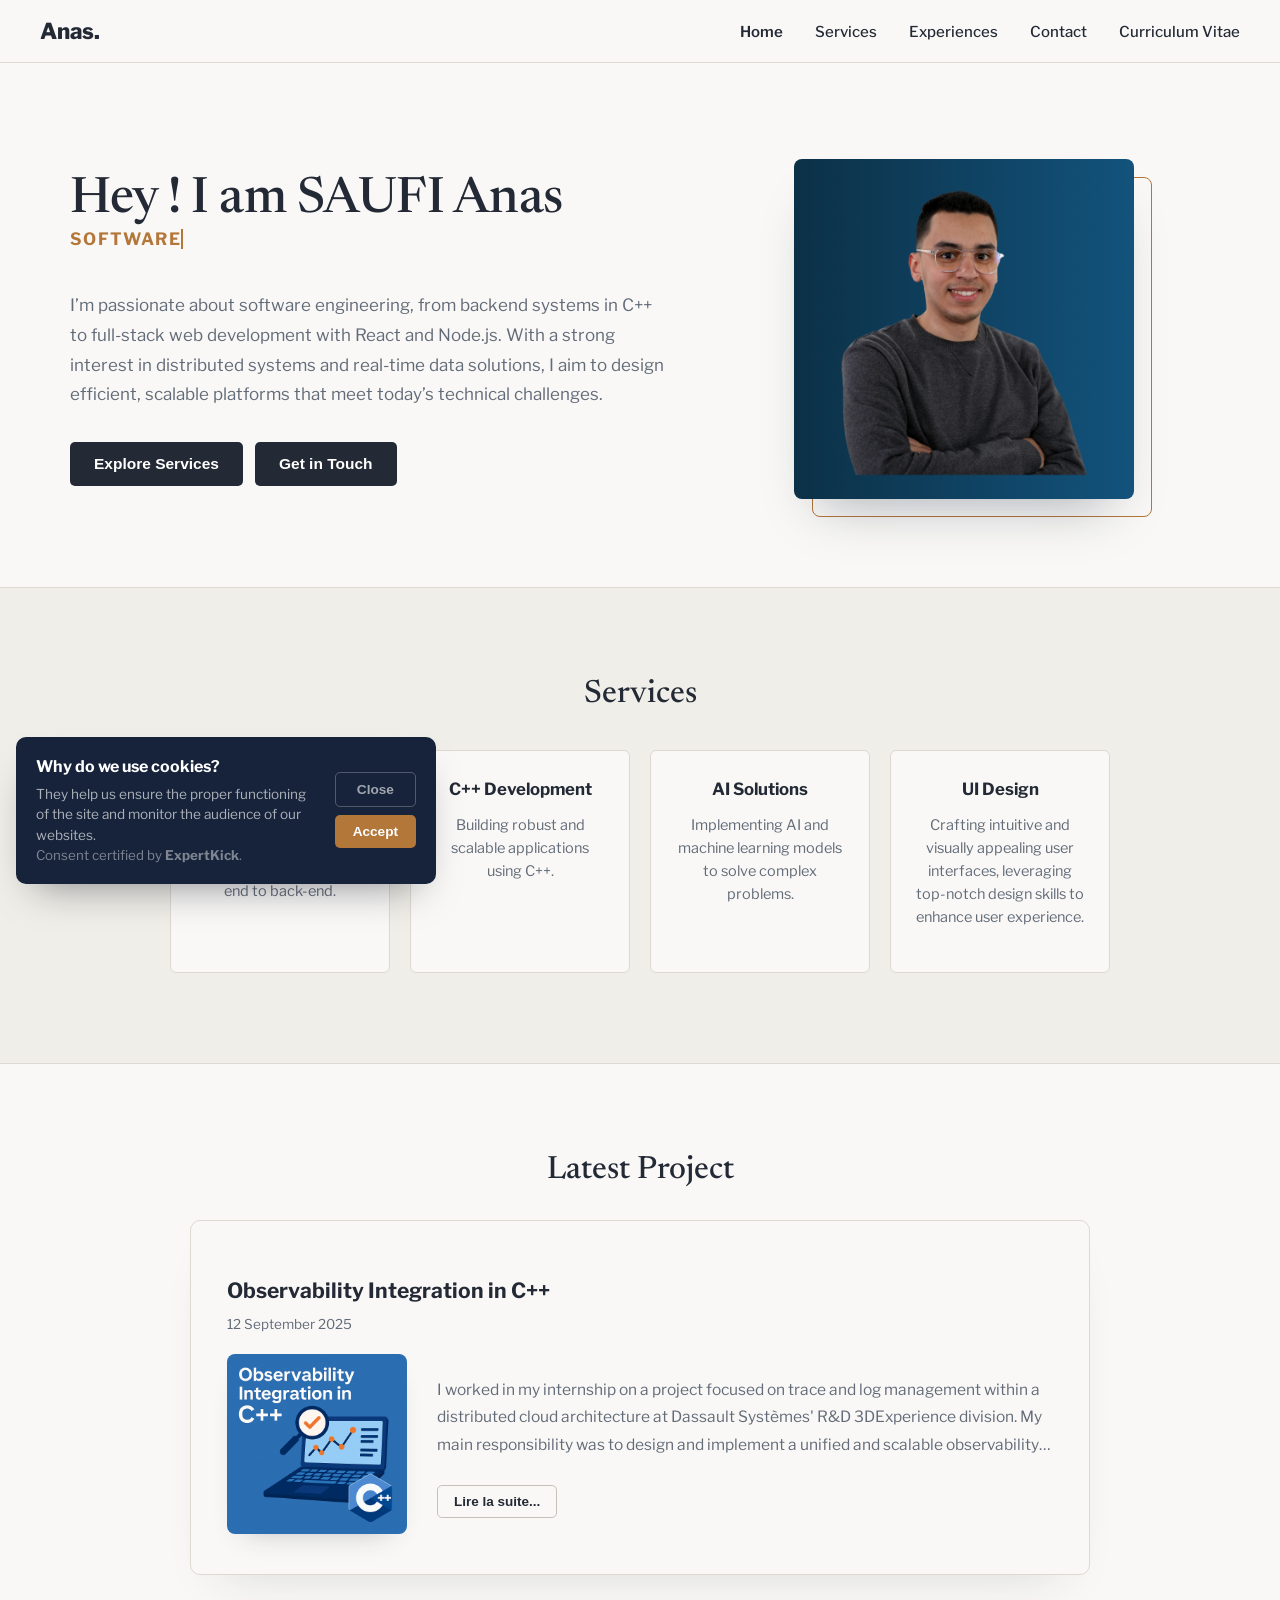
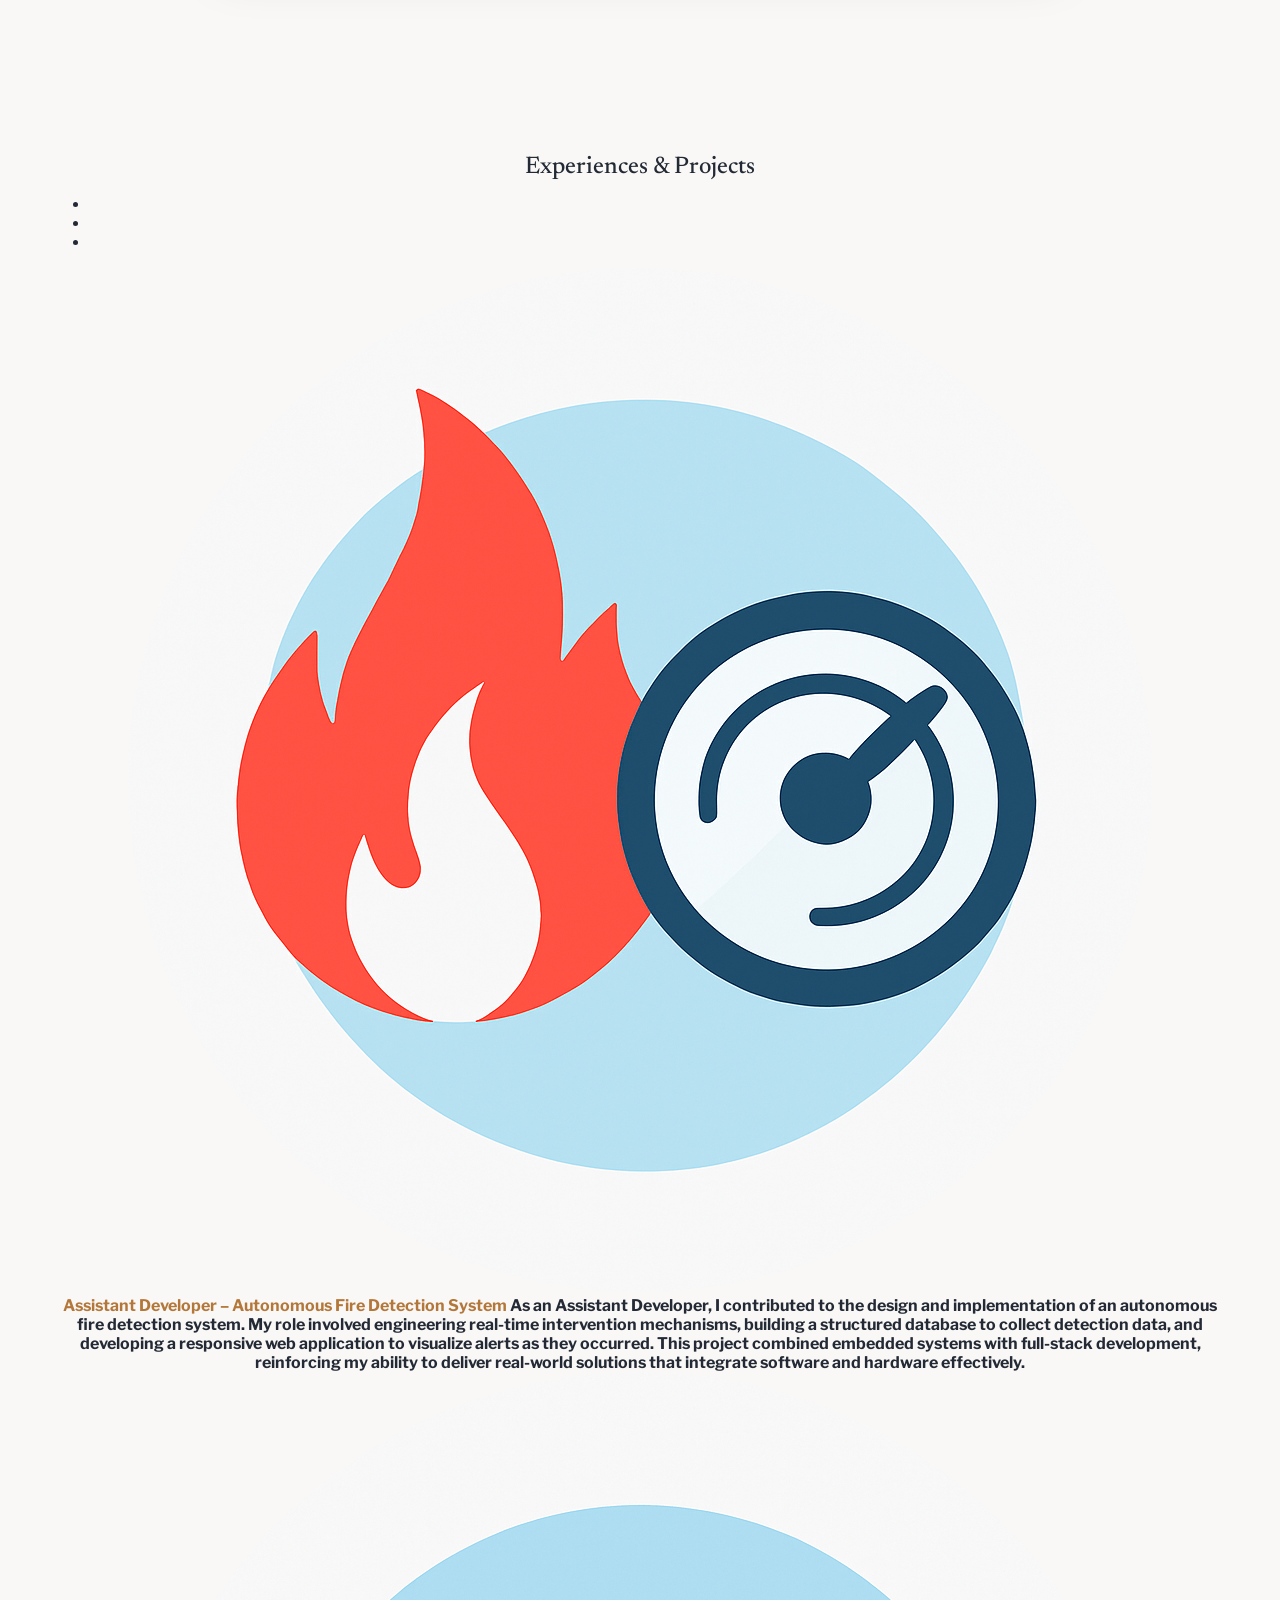
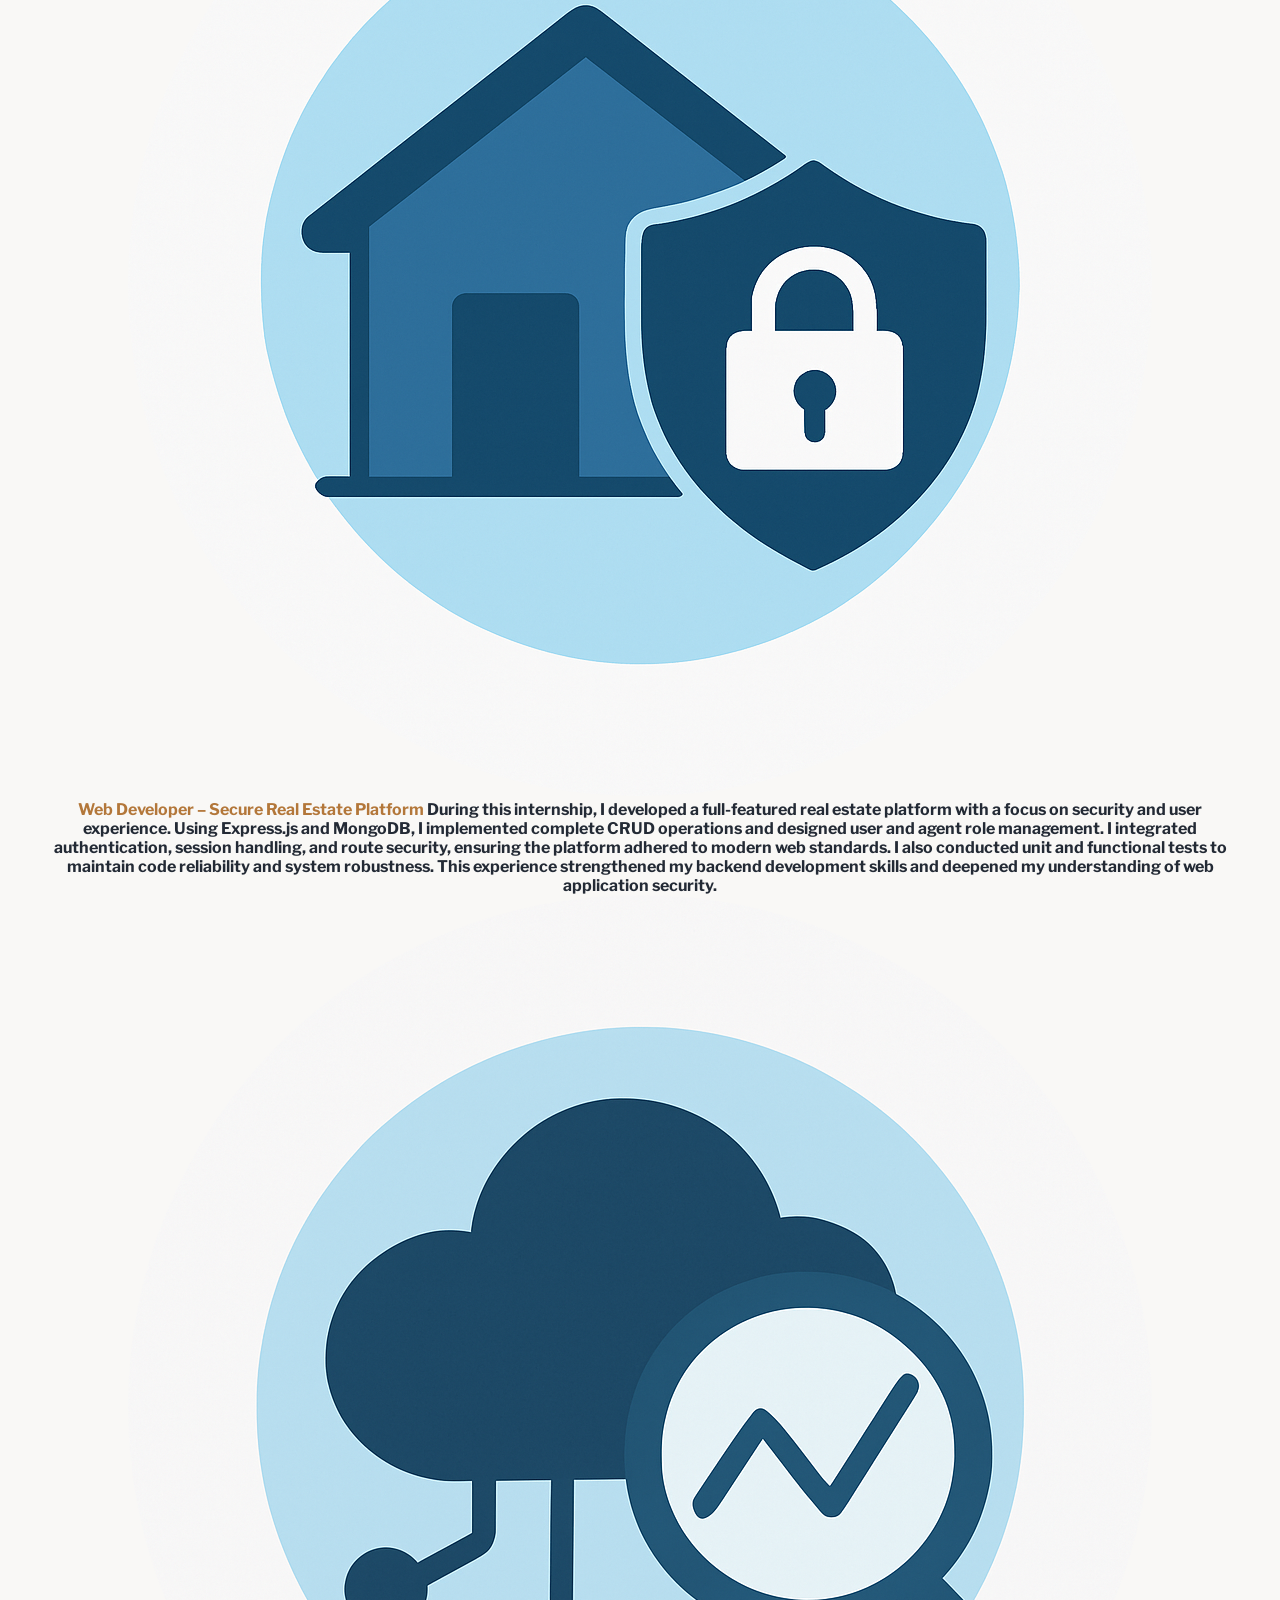
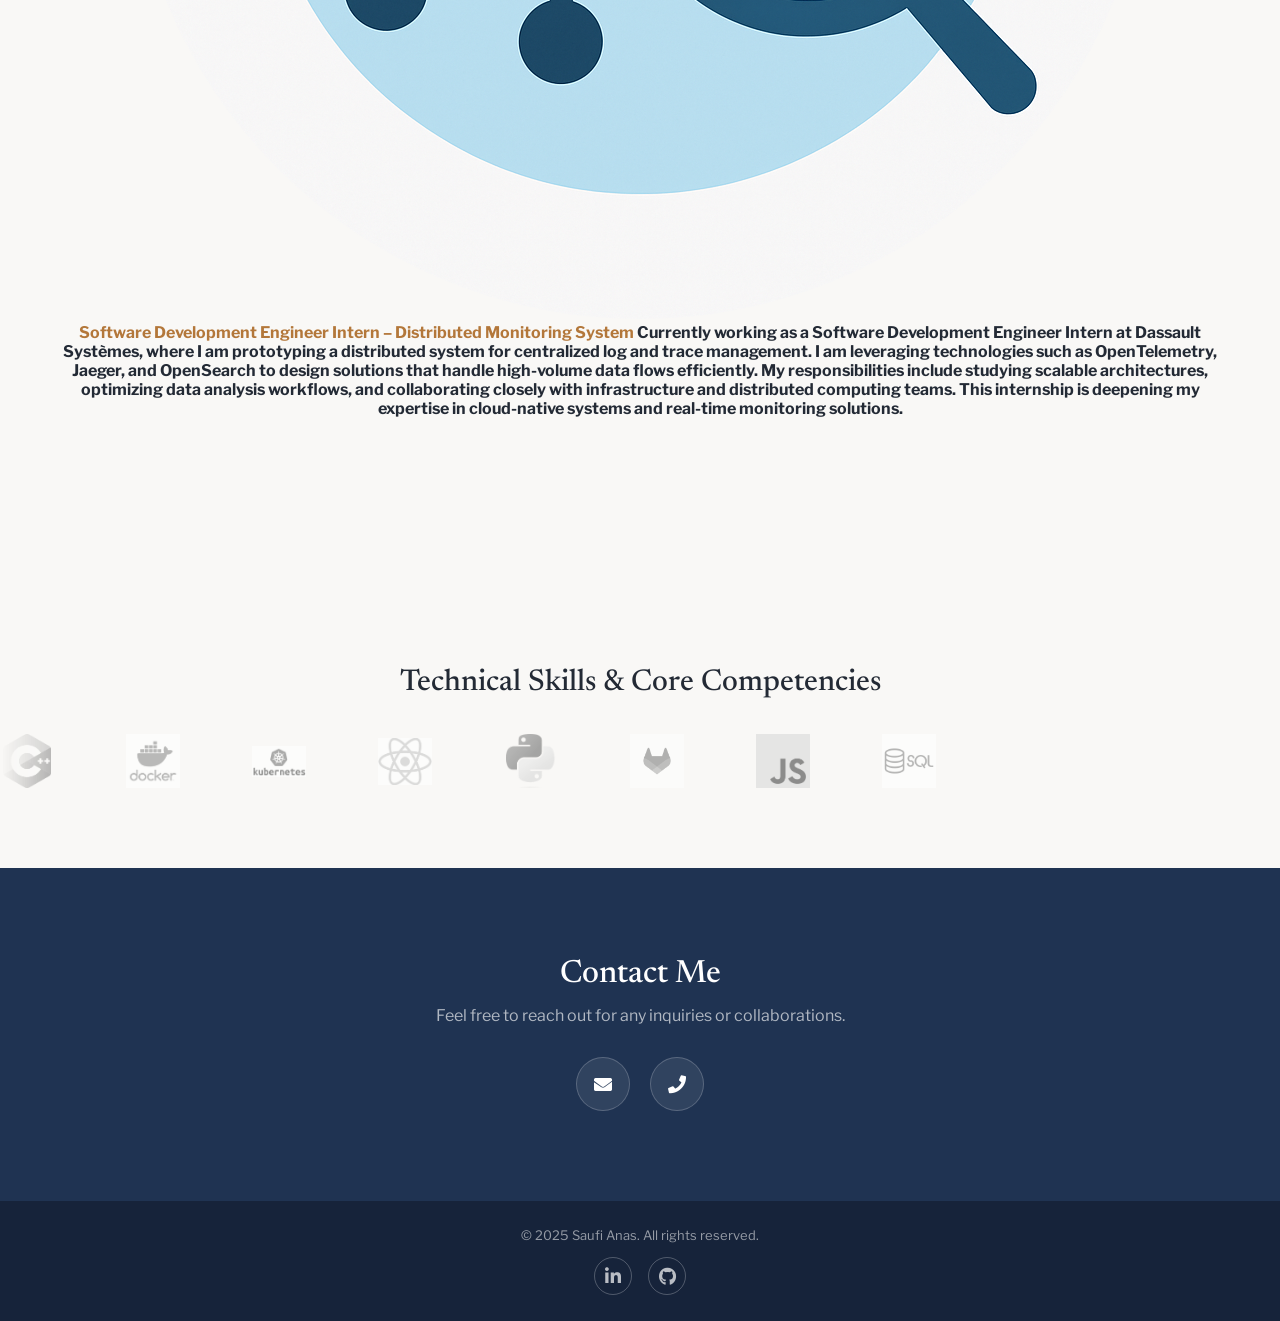
==== index.legacy-backup.html @ 32c760a2 "mise à jour portfolio" ====
<!DOCTYPE html>
<html lang="en">
<head>
    <meta charset="UTF-8">
    <meta name="viewport" content="width=device-width, initial-scale=1.0">
    <meta name="description" content="Anas SAUFI - Software engineer">
    <title>Anas Saufi - Better Hire Anas !</title>
    <link rel="stylesheet" href="https://cdnjs.cloudflare.com/ajax/libs/font-awesome/5.15.4/css/all.min.css">
    <link href="https://fonts.googleapis.com/css2?family=Newsreader:ital,wght@0,400;0,500;0,600;1,400;1,500&family=Libre+Franklin:wght@400;500;600;700;800&display=swap" rel="stylesheet">
       <link rel="icon" href="Image/logo.png" type="image/png">


    
    <link rel="stylesheet" href="style.css">
</head>
<body>


    <header>
        <div class="logo">Anas.</div>
        <div class="menu-icon" onclick="toggleMenu()"><i class="fas fa-bars"></i></div>
        <nav>
            <ul>
                <li><a href="#home">Home</a></li>
                <li><a href="#services">Services</a></li>
                <li><a href="#projects">Experiences</a></li>
                <li><a href="#contact">Contact</a></li>
                <li class="dropdown">
                     <a style="cursor: pointer;">Curriculum Vitae</a>
                        <ul class="dropdown-menu">
                         <li><a href="#" onclick="navigateToCV('fr')">French</a></li>
                        <li><a href="#" onclick="navigateToCV('en')">English</a></li>
                </ul>
                 
                </li>
            </ul>
        </nav>
    </header>
    <div class="cookie-banner" id="cookieBanner">
    <div class="cookie-banner-content">
        <h4>Why do we use cookies?</h4>
        <p>They help us ensure the proper functioning of the site and monitor the audience of our websites.</p>
        <small>Consent certified by <strong>ExpertKick</strong>.</small>
    </div>
    <div class="cookie-banner-buttons">
        <button class="btn-close" onclick="closeBanner()">Close</button>
        <button class="btn-accept" onclick="acceptCookies()">Accept</button>
    </div>
</div>
    <section id="home" class="hero">
        <div class="content">
            <h1>Hey ! I am SAUFI Anas</h1>
            <div class="write">
            <h2 class="writing-effect"></h2>
                </div>
            <p>I’m passionate about software engineering, from backend systems in C++ to full-stack web development with React and Node.js. With a strong interest in distributed systems and real-time data solutions, I aim to design efficient, scalable platforms that meet today’s technical challenges.</p>
            <div class="buttons">
                <button onclick="window.location.href='#services'">Explore Services</button>
                <button onclick="window.location.href='#contact'">Get in Touch</button>
            </div>
        </div>
        <div class="hero-image">
            <img src="Downloads/portrait.png" alt="Hero Image">
        </div>
    </section>

    <section id="services" class="services">
        <h2>Services</h2>
        <div class="service-container">
            
            <div class="service">
                <h3>Full-Stack Development</h3>
                <p>Building scalable web applications from front-end to back-end.</p>
            </div>
            <div class="service">
                <h3>C++ Development</h3>
                <p>Building robust and scalable applications using C++.</p>
            </div>
            <div class="service">
                <h3>AI Solutions</h3>
                <p>Implementing AI and machine learning models to solve complex problems.</p>
            </div>
            <div class="service">
                <h3>UI Design</h3>
                <p>Crafting intuitive and visually appealing user interfaces, leveraging top-notch design skills to enhance user experience.</p>
            </div>
        </div>
    </section>
    <h2 class="section-title">Latest Project</h2>
<section id="latest-project" class="latest-project">
    
    <div class="project-header">
        <p class="project-name">Observability Integration in C++</p>
        <p class="project-date">12 September 2025</p>
    </div>
    <div class="project-info">
        <div class="project-image">
            <img src="Downloads/latest_project.png" alt="QA Automator Docker Image">
        </div>
        <div class="project-description">
            <p  id="projectText">I worked in my internship on a project focused on trace and log management within a distributed cloud architecture at Dassault Systèmes' R&D 3DExperience division. My main responsibility was to design and implement a unified and scalable observability platform that could be accessed across the company's services. This involved migrating from heterogeneous environments to a standardized solution, leveraging OpenTelemetry and Jaeger for distributed tracing.

Additionally, I integrated OpenSearch Dashboards to enhance the system’s capabilities with advanced indexing, full-text search, and real-time event visualization. A key part of the project was defining a common log and trace schema, which included field enrichment, metadata management, and standardized mappings to ensure consistency across the platform.

I also built a unified workflow that streamlined the collection, processing, storage, and visualization of data, providing an efficient end-to-end observability pipeline. To ensure the platform could scale effectively, I conducted extensive performance and consistency testing to validate the scalability and data integrity.

The technologies I worked with included C++, gRPC, Docker, OpenTelemetry, Jaeger, OpenSearch, and Kibana, which were all integral to the success of the platform’s development and deployment.</p>
  <button id="toggleBtn">Lire la suite...</button>
           
<div class="project-links">
        
    </div>
        </div>
    </div>
</section>


<section id="projects" class="projects">
    <h2>Experiences & Projects</h2>
   <div class="content-width">
<div class="slideshow"  >
    <!-- Slideshow Items -->
    <div class="controls">
      <ul>
        <li class="control" data-index="0"></li>
        <li class="control" data-index="1"></li>
        <li class="control" data-index="2"></li>
         
      </ul>
    </div>
<div class="slideshow-items">
      <div class="item"  id="project1">
        <div class="item-image-container">
          <img class="item-image" src="image/um6p-titre.png" />
        </div>
        <div class="item-description">
          <span class="vertical-part">
            <b class="item-text-header">Assistant Developer – Autonomous Fire Detection System</b>
          </span>
            <span class="vertical-part">
              <b>As an Assistant Developer, I contributed to the design and implementation of an autonomous fire detection system. My role involved engineering real-time intervention mechanisms, building a structured database to collect detection data, and developing a responsive web application to visualize alerts as they occurred. This project combined embedded systems with full-stack development, reinforcing my ability to deliver real-world solutions that integrate software and hardware effectively.</b>
          </span>
        </div>
      </div>
      <div class="item" id="project2" >
        <div class="item-image-container">
          <img class="item-image" src="image/2-titre.png" />
        </div>
        <!-- Staggered Description Elements -->
        <div class="item-description">
          <span class="vertical-part">
            <b class="item-text-header" > Web Developer – Secure Real Estate Platform</b>
          </span>
            <span class="vertical-part">
                <b>During this internship, I developed a full-featured real estate platform with a focus on security and user experience. Using Express.js and MongoDB, I implemented complete CRUD operations and designed user and agent role management. I integrated authentication, session handling, and route security, ensuring the platform adhered to modern web standards. I also conducted unit and functional tests to maintain code reliability and system robustness. This experience strengthened my backend development skills and deepened my understanding of web application security.</b>
            </span>
        </div>
      </div>
      <div class="item" id="project3" >
        <div class="item-image-container">
          <img class="item-image" src="image/ds-titre.png" />
        </div>

        <!-- Staggered Description Elements -->
        <div class="item-description">
          <span class="vertical-part">
            <b class="item-text-header">Software Development Engineer Intern – Distributed Monitoring System</b>
          </span>
          <span class="vertical-part">
            <b>Currently working as a Software Development Engineer Intern at Dassault Systèmes, where I am prototyping a distributed system for centralized log and trace management. I am leveraging technologies such as OpenTelemetry, Jaeger, and OpenSearch to design solutions that handle high-volume data flows efficiently. My responsibilities include studying scalable architectures, optimizing data analysis workflows, and collaborating closely with infrastructure and distributed computing teams. This internship is deepening my expertise in cloud-native systems and real-time monitoring solutions.</b>
          </span>
        </div>
      </div>

    
    

  </div>
</div>
</section>

<section id="skills" class="skills-section">
    <h2 class="section-title">Technical Skills & Core Competencies</h2>
    <div class="skills-container">
        <div class="skills-marquee">

            <div class="skill-item">
                <img src="image/c++.png" alt="c">
            </div>
            <div class="skill-item">
                <img src="image/docker.png" alt="Docker">
            </div>
            <div class="skill-item">
                <img src="image/Kube.png" alt="Kubernetes">
            </div>
            <div class="skill-item">
                <img src="image/react.png" alt="Jira">
            </div>
            <div class="skill-item">
                <img src="image/Python.png" alt="Python">
            </div>
            <div class="skill-item">
                <img src="image/gitlab.png" alt="Gitlab">
            </div>
           
            <div class="skill-item">
                <img src="image/js.png" alt="JavaScript">
            </div>
            <div class="skill-item">
                <img src="image/sql.png" alt="SQL">
            </div>
            
            
            
            
            <!-- Add more skill items as needed -->
        </div>
    </div>
</section>



    <section id="contact" class="contact">
        <h2>Contact Me</h2>
        <p>Feel free to reach out for any inquiries or collaborations.</p>
      <div class="buttons1">
    <button onclick="openModal('contactModal')">
        <i class="fas fa-envelope"></i>
    </button>
       <a href="tel:+33753774592">
            <button type="button">
                <i class="fas fa-phone"></i>
            </button>
        </a>
</div>
    </section>

<div id="contactModal" class="modal">
    <div class="modal-content">
        <span class="close" onclick="closeModal('contactModal')">&times;</span>
        <form action="https://formspree.io/f/mzzrdllq" method="POST">
            <div class="input-group">
                <label for="name">Full Name <span class="required">*</span></label>
                <div class="input-icon">
                    <input type="text" id="name" name="name" placeholder="Enter your full name" required>
                    <i class="fas fa-user"></i>
                </div>
            </div>

            <div class="input-group">
                <label for="email">Email <span class="required">*</span></label>
                <div class="input-icon">
                    <input type="email" id="email" name="email" placeholder="Enter your email" required>
                    <i class="fas fa-envelope"></i>
                </div>
            </div>

            <div class="input-group">
                <label for="phone">Phone Number</label>
                <div class="input-icon">
                    <input type="tel" id="phone" name="phone" placeholder="Enter your phone number">
                    <i class="fas fa-phone"></i>
                </div>
            </div>

            <div class="input-group">
                <label for="subject">Subject <span class="required">*</span></label>
                <input type="text" id="subject" name="subject" placeholder="Enter the subject" required>
            </div>

            <div class="input-group">
                <label for="message">Message <span class="required">*</span></label>
                <textarea id="message" name="message" placeholder="Type your message here ..." required></textarea>
            </div>

            <button type="submit">Send Message</button>
        </form>
    </div>
</div>


<!-- Modal Template -->
<div id="itemModal" class="modal">
  <div class="modal-content">
    <span class="close" onclick="closeModal1()">&times;</span>
    <h2 id="modalTitle"></h2>
    <img class="modalimagepro" id="modalImage" src="" alt="Project Image">

    <p id="modalDescription"></p>
      <p class="skills" id="modalSkills"></p>
  </div>
</div>
   <footer>
    <p>&copy; 2025 Saufi Anas. All rights reserved.</p>
    <div class="social-media">
        <a href="https://www.linkedin.com/in/anas-saufi/"><i class="fab fa-linkedin-in"></i></a>
        <a href="https://github.com/asaufi"><i class="fab fa-github"></i></a>
         

    </div>
</footer>

    <button class="scroll-up" onclick="scrollToTop()"><i class="fas fa-chevron-up"></i></button>

    
    <script src="script.js"></script>
</body>
</html>
---- style.css ----
/* ============================================================
   Anas Saufi — Portfolio
   Style refresh: "corporate sobre" — navy / gray / white with a
   restrained bronze accent, editorial serif + grotesk pairing.
   Structure/classes below are unchanged from the previous stylesheet
   so script.js keeps working as-is; only the visual language changed.
   ============================================================ */

:root {
    --ink: #232a35;            /* primary text, near-black navy */
    --muted: #626b78;          /* secondary text, gray */
    --navy: #1f3352;           /* deep navy — contact band */
    --navy-2: #16233a;         /* darkest navy — footer */
    --paper: #f9f8f6;          /* main light background */
    --surface: #f0eee8;        /* alternating section surface */
    --border: #ddd9d1;         /* neutral border */
    --border-strong: #c7c2b8;
    --accent: #b3773a;         /* bronze accent */
    --accent-dark: #8a5c2b;    /* bronze, hover/darker */
    --white: #ffffff;

    /* Back-compat aliases (referenced by a couple of legacy rules) */
    --primary-color: var(--accent);
    --secondary-color: var(--accent-dark);
    --background-color: var(--paper);
    --modal-background-color: var(--white);
    --text-color: var(--ink);
}

* , *::before, *::after { box-sizing: border-box; }

html, body { overflow-x: hidden; }

body {
    margin: 0;
    font-family: 'Libre Franklin', system-ui, sans-serif;
    background-color: var(--paper);
    color: var(--ink);
    scroll-behavior: smooth;
    -webkit-font-smoothing: antialiased;
}

h1, h2, h3 { font-family: 'Newsreader', Georgia, serif; font-weight: 500; margin: 0; }

a { color: inherit; }

#projectText {
  overflow: hidden;
  display: -webkit-box;
  -webkit-line-clamp: 3;
  -webkit-box-orient: vertical;
}
#projectText.expanded { -webkit-line-clamp: unset; }

/* ---------------------------------------------------------------
   Header / nav
   --------------------------------------------------------------- */
header {
    padding: 18px 0;
    display: flex;
    justify-content: space-between;
    align-items: center;
    background-color: rgba(249, 248, 246, 0.92);
    backdrop-filter: blur(10px);
    border-bottom: 1px solid var(--border);
    position: sticky;
    top: 0;
    z-index: 1000;
}

.logo {
    padding-left: 40px;
    font-family: 'Libre Franklin', sans-serif;
    font-size: 22px;
    font-weight: 800;
    letter-spacing: -0.01em;
    color: var(--ink);
}

nav { margin-left: auto; padding-right: 40px; }

nav ul {
    list-style-type: none;
    margin: 0;
    padding: 0;
    display: flex;
    align-items: center;
    gap: 32px;
}

nav ul li a {
    color: var(--ink);
    text-decoration: none;
    font-size: 15px;
    font-weight: 500;
    transition: color 0.25s ease;
}
nav ul li a:hover { color: var(--accent); }
nav ul li:first-child a { color: var(--ink); font-weight: 600; }

.item-text-header { color: var(--accent); }

.menu-icon {
    display: none;
    cursor: pointer;
    font-size: 22px;
    color: var(--ink);
    padding-right: 30px;
}
.menu-icon:hover { color: var(--accent); }

/* Dropdown */
.dropdown { position: relative; display: inline-block; }
.dropdown-menu {
    display: none;
    position: absolute;
    background-color: var(--white);
    border: 1px solid var(--border);
    box-shadow: 0 12px 24px -12px rgba(22, 35, 58, 0.18);
    border-radius: 6px;
    min-width: 150px;
    z-index: 1000;
    padding: 8px 0;
}
.dropdown-menu li { list-style: none; text-align: left; }
.dropdown-menu li a {
    display: block;
    color: var(--ink);
    text-decoration: none;
    padding: 10px 18px;
    font-size: 14.5px;
    transition: background-color 0.2s ease, color 0.2s ease;
}
.dropdown-menu li a:hover { background-color: var(--surface); color: var(--accent); }
.dropdown:hover .dropdown-menu { display: block; }

/* ---------------------------------------------------------------
   Cookie banner
   --------------------------------------------------------------- */
.cookie-banner {
    position: fixed;
    bottom: 16px;
    left: 16px;
    width: 420px;
    max-width: calc(100% - 32px);
    background-color: var(--navy-2);
    color: var(--white);
    box-shadow: 0 20px 40px -20px rgba(15, 20, 32, 0.5);
    border-radius: 10px;
    z-index: 9999;
    padding: 20px;
    display: flex;
    justify-content: space-between;
    align-items: center;
    gap: 16px;
    font-family: 'Libre Franklin', sans-serif;
}
.cookie-banner-content { max-width: 100%; }
.cookie-banner h4 { font-family: 'Libre Franklin', sans-serif; margin: 0 0 8px; font-size: 1rem; font-weight: 700; }
.cookie-banner p { margin: 0; font-size: 0.85rem; color: rgba(255,255,255,0.65); line-height: 1.5; }
.cookie-banner small { color: rgba(255,255,255,0.45); }
.cookie-banner-logo { display: none; }
.cookie-banner-buttons { display: flex; flex-direction: column; gap: 8px; flex-shrink: 0; }
.cookie-banner-buttons button {
    border: none;
    padding: 9px 18px;
    font-size: 0.85rem;
    font-weight: 600;
    cursor: pointer;
    border-radius: 5px;
    transition: opacity 0.2s ease, transform 0.2s ease;
}
.btn-accept { background-color: var(--accent); color: var(--white); }
.btn-close { background-color: transparent; color: rgba(255,255,255,0.6); border: 1px solid rgba(255,255,255,0.25) !important; }
.cookie-banner-buttons button:hover { opacity: 0.85; }

/* ---------------------------------------------------------------
   Hero
   --------------------------------------------------------------- */
.hero {
    display: flex;
    justify-content: space-between;
    align-items: center;
    padding: 96px 70px 88px;
    background-color: var(--paper);
    gap: 48px;
}
.write { height: 40px; align-items: center; }
.content { max-width: 600px; }

.hero h1 { font-size: 50px; line-height: 1.14; letter-spacing: -0.01em; color: var(--ink); }

.hero h2, .writing-effect {
    font-family: 'Libre Franklin', sans-serif;
    font-weight: 700;
    font-size: 17px;
    letter-spacing: 0.08em;
    text-transform: uppercase;
    color: var(--accent);
}
.writing-effect {
    display: inline-block;
    border-right: 2px solid var(--accent);
    white-space: nowrap;
    overflow: hidden;
}

.hero p {
    font-size: 17px;
    color: var(--muted);
    margin: 22px 0 32px;
    line-height: 1.75;
}

.buttons { display: flex; gap: 12px; flex-wrap: wrap; }
.buttons1 { gap: 20px; align-items: center; display: flex; justify-content: center; }

.buttons button {
    background-color: var(--ink);
    color: var(--white);
    font-weight: 600;
    border: none;
    padding: 13px 24px;
    font-size: 15.5px;
    margin-right: 0;
    cursor: pointer;
    border-radius: 5px;
    transition: background-color 0.25s ease, transform 0.25s ease, box-shadow 0.25s ease;
}
.buttons button:hover {
    background-color: var(--accent);
    transform: translateY(-2px);
    box-shadow: 0 14px 28px -16px rgba(179, 119, 58, 0.55);
}

.hero-image {
    max-width: 340px;
    margin: 0 auto;
    display: flex;
    justify-content: center;
    align-items: center;
    position: relative;
}
.hero-image::before {
    content: '';
    position: absolute;
    inset: 18px -18px -18px 18px;
    border: 1.5px solid var(--accent);
    border-radius: 8px;
    z-index: 0;
}
.hero-image img {
    position: relative;
    z-index: 1;
    width: 100%;
    height: auto;
    aspect-ratio: 1 / 1;
    object-fit: cover;
    border-radius: 8px;
    filter: none;
    box-shadow: 0 30px 50px -26px rgba(22, 35, 58, 0.35);
    transition: transform 0.3s ease;
}
.hero-image:hover img { transform: translateY(-3px); }

/* ---------------------------------------------------------------
   Services
   --------------------------------------------------------------- */
.services {
    padding: 90px 50px;
    background-color: var(--surface);
    text-align: center;
    border-top: 1px solid var(--border);
    border-bottom: 1px solid var(--border);
}
.services h2 { font-size: 32px; margin-bottom: 40px; color: var(--ink); }

.service-container {
    display: flex;
    justify-content: center;
    flex-wrap: wrap;
    gap: 20px;
}
.service {
    background: var(--paper);
    border: 1px solid var(--border);
    border-radius: 6px;
    padding: 28px 22px;
    width: 220px;
    box-shadow: none;
    transition: transform 0.25s ease, box-shadow 0.25s ease, border-color 0.25s ease;
    text-align: center;
}
.service:hover {
    transform: translateY(-5px);
    box-shadow: 0 20px 32px -20px rgba(35, 42, 53, 0.2);
    border-color: var(--border-strong);
}
.service h3 {
    font-family: 'Libre Franklin', sans-serif;
    font-size: 1.05em;
    font-weight: 700;
    color: var(--ink);
    margin-bottom: 10px;
}
.service p { color: var(--muted); font-size: 14.5px; line-height: 1.6; }

/* ---------------------------------------------------------------
   Latest project
   --------------------------------------------------------------- */
.section-title {
    font-family: 'Newsreader', serif;
    font-size: 32px;
    font-weight: 500;
    color: var(--ink);
    text-align: center;
    margin: 90px 0 34px;
}

.latest-project {
    background-color: var(--paper);
    border: 1px solid var(--border);
    border-radius: 10px;
    padding: 36px;
    margin: 0 auto 90px;
    max-width: 900px;
    box-shadow: 0 24px 48px -30px rgba(35, 42, 53, 0.18);
}

.project-header .project-name {
    font-family: 'Libre Franklin', sans-serif;
    font-size: 21px;
    font-weight: 700;
    color: var(--ink);
    margin-bottom: 6px;
}
.project-header .project-date { font-size: 13.5px; color: var(--muted); }

.project-info {
    display: flex;
    align-items: center;
    justify-content: space-between;
    margin-top: 22px;
    gap: 20px;
}
.project-image img {
    width: 180px;
    height: 180px;
    object-fit: cover;
    border-radius: 8px;
    box-shadow: 0 14px 28px -18px rgba(35, 42, 53, 0.3);
}
.project-description {
    margin-left: 10px;
    color: var(--muted);
    font-size: 15.5px;
    line-height: 1.75;
    flex-grow: 1;
    font-family: 'Libre Franklin', sans-serif;
}
.project-links { display: flex; gap: 15px; margin-top: 14px; }
.project-links a {
    text-decoration: none;
    font-size: 17px;
    display: flex;
    align-items: center;
    gap: 6px;
    color: var(--ink);
}
.project-links a:hover, .github-link:hover, .docker-link:hover { color: var(--accent); }

#toggleBtn {
    background-color: transparent;
    color: var(--ink);
    border: 1px solid var(--border-strong);
    padding: 8px 16px;
    font-size: 13.5px;
    font-weight: 600;
    border-radius: 5px;
    cursor: pointer;
    margin-top: 12px;
    transition: background-color 0.25s ease, border-color 0.25s ease, color 0.25s ease;
}
#toggleBtn:hover { background-color: var(--ink); border-color: var(--ink); color: var(--white); }

/* ---------------------------------------------------------------
   Projects / experience timeline
   --------------------------------------------------------------- */
.projects { padding: 90px 50px 100px; background-color: var(--paper); text-align: center; }

.timeline { position: relative; max-width: 820px; margin: 56px auto 0; text-align: left; }
.timeline::before {
    content: '';
    position: absolute;
    left: 23px;
    top: 6px;
    bottom: 6px;
    width: 1px;
    background: var(--border);
}

.timeline-item {
    position: relative;
    display: flex;
    gap: 28px;
    margin-bottom: 48px;
    opacity: 0;
    transform: translateY(28px);
    transition: opacity 0.7s cubic-bezier(.2,.7,.2,1), transform 0.7s cubic-bezier(.2,.7,.2,1);
}
.timeline-item:last-child { margin-bottom: 0; }
.timeline-item.in-view { opacity: 1; transform: translateY(0); }

.timeline-marker { flex: 0 0 auto; width: 48px; display: flex; justify-content: center; padding-top: 28px; position: relative; z-index: 1; }
.timeline-marker::before {
    content: '';
    width: 13px;
    height: 13px;
    border-radius: 50%;
    background: var(--paper);
    border: 2px solid var(--border-strong);
    display: block;
    transition: border-color 0.4s ease, background-color 0.4s ease, transform 0.4s ease;
}
.timeline-item.in-view .timeline-marker::before { border-color: var(--accent); transform: scale(1.15); }
.timeline-item.timeline-current .timeline-marker::before { background: var(--accent); border-color: var(--accent); }

.timeline-card {
    flex: 1;
    min-width: 0;
    display: flex;
    gap: 24px;
    background: var(--paper);
    border: 1px solid var(--border);
    border-radius: 10px;
    padding: 22px;
    transition: transform 0.3s ease, box-shadow 0.3s ease, border-color 0.3s ease;
}
.timeline-card:hover { transform: translateY(-3px); box-shadow: 0 20px 36px -24px rgba(35, 42, 53, 0.22); border-color: var(--border-strong); }

.timeline-image { width: 160px; height: 120px; object-fit: cover; border-radius: 8px; flex-shrink: 0; box-shadow: 0 10px 20px -14px rgba(35, 42, 53, 0.3); }

.timeline-body { flex: 1; min-width: 0; }
.timeline-role {
    display: block;
    font-family: 'Libre Franklin', sans-serif;
    font-weight: 700;
    font-size: 11.5px;
    letter-spacing: 0.08em;
    text-transform: uppercase;
    color: var(--accent);
}
.timeline-badge {
    display: inline-block;
    margin-left: 8px;
    font-size: 10px;
    font-weight: 700;
    letter-spacing: 0.04em;
    text-transform: uppercase;
    color: var(--accent);
    border: 1px solid var(--accent);
    border-radius: 20px;
    padding: 1px 8px;
}
.timeline-body h3 { font-family: 'Newsreader', serif; font-weight: 500; font-size: 19px; color: var(--ink); margin: 6px 0 10px; }
.timeline-body p { color: var(--muted); font-size: 14.5px; line-height: 1.7; margin: 0 0 14px; }
.timeline-tags { display: flex; flex-wrap: wrap; gap: 6px; }
.timeline-tags span {
    font-size: 11.5px;
    font-weight: 600;
    color: var(--ink);
    background: var(--surface);
    border: 1px solid var(--border);
    border-radius: 14px;
    padding: 4px 10px;
}

/* ---------------------------------------------------------------
   Skills marquee
   --------------------------------------------------------------- */
.skills-section {
    padding: 60px 0 80px;
    text-align: center;
    position: relative;
    overflow: hidden;
}
.skills-section h2 {
    font-family: 'Newsreader', serif;
    font-size: 30px;
    font-weight: 500;
    color: var(--ink);
    margin-bottom: 36px;
}

.skills-container {
    position: relative;
    overflow: hidden;
    width: 100%;
    -webkit-mask-image: linear-gradient(90deg, transparent, black 6%, black 94%, transparent);
    mask-image: linear-gradient(90deg, transparent, black 6%, black 94%, transparent);
}

.skills-marquee {
    display: flex;
    align-items: center;
    gap: 72px;
    width: max-content;
    animation: moveLeft 16s linear infinite;
}
.skills-marquee:hover { animation-play-state: paused; }

.skills-section .skill-item {
    display: inline-flex;
    flex-direction: column;
    align-items: center;
    flex-shrink: 0;
    gap: 10px;
    animation: none;
}
.skills-section .skill-item img {
    width: 54px;
    height: 54px;
    object-fit: contain;
    margin-bottom: 0;
    border-radius: 0;
    box-shadow: none;
    filter: grayscale(1);
    opacity: 0.55;
    transition: filter 0.3s ease, opacity 0.3s ease;
}
.skills-section .skill-item:hover img { filter: grayscale(0); opacity: 1; }
.skills-section .skill-item p {
    font-family: 'Libre Franklin', sans-serif;
    font-size: 12px;
    letter-spacing: 0.05em;
    color: var(--muted);
    font-weight: 600;
}

@keyframes moveLeft {
    0% { transform: translateX(0); }
    100% { transform: translateX(-50%); }
}


/* ---------------------------------------------------------------
   Contact
   --------------------------------------------------------------- */
.contact {
    padding: 90px 50px;
    background-color: var(--navy);
    color: var(--white);
    text-align: center;
}
.contact h2 { font-family: 'Newsreader', serif; font-size: 32px; font-weight: 500; margin-bottom: 16px; color: var(--white); }
.contact p { font-size: 16px; margin-bottom: 32px; color: rgba(255,255,255,0.65); }
.contact button {
    background-color: rgba(255,255,255,0.08);
    border: 1px solid rgba(255,255,255,0.2);
    color: var(--white);
    padding: 15px;
    font-size: 18px;
    cursor: pointer;
    border-radius: 50%;
    width: 54px;
    height: 54px;
    display: inline-flex;
    align-items: center;
    justify-content: center;
    transition: background-color 0.25s ease, border-color 0.25s ease, transform 0.25s ease;
}
.contact button:hover {
    background-color: var(--accent);
    border-color: var(--accent);
    transform: translateY(-3px);
}

/* ---------------------------------------------------------------
   Footer
   --------------------------------------------------------------- */
footer {
    background-color: var(--navy-2);
    padding: 26px 20px;
    text-align: center;
}
footer p { margin: 0; font-size: 13px; color: rgba(255,255,255,0.55); }

.social-media { display: flex; justify-content: center; gap: 16px; margin-top: 14px; }
.social-media a {
    color: rgba(255,255,255,0.7);
    font-size: 18px;
    width: 38px;
    height: 38px;
    display: flex;
    justify-content: center;
    align-items: center;
    border-radius: 50%;
    border: 1px solid rgba(255,255,255,0.25);
    text-decoration: none;
    transition: background-color 0.25s ease, color 0.25s ease, border-color 0.25s ease;
}
.social-media a:hover { background-color: var(--accent); border-color: var(--accent); color: var(--white); }

.scroll-up {
    position: fixed;
    bottom: 24px;
    right: 24px;
    background-color: var(--ink);
    color: var(--white);
    border: none;
    width: 44px;
    height: 44px;
    font-size: 18px;
    cursor: pointer;
    border-radius: 50%;
    box-shadow: 0 10px 24px -12px rgba(35, 42, 53, 0.45);
    display: none;
    z-index: 1000;
    transition: background-color 0.25s ease, transform 0.25s ease;
}
.scroll-up:hover { background-color: var(--accent); transform: translateY(-3px); }

/* ---------------------------------------------------------------
   Modals (contact form + project detail)
   --------------------------------------------------------------- */
.modal {
    display: none;
    position: fixed;
    z-index: 1000;
    left: 0; top: 0;
    width: 100%; height: 100%;
    overflow: auto;
    background-color: rgba(22, 27, 35, 0.55);
    backdrop-filter: blur(6px);
    justify-content: center;
    align-items: center;
}
.modal-content {
    background-color: var(--paper);
    border: 1px solid var(--border);
    padding: 40px;
    width: 90%;
    max-width: 600px;
    border-radius: 10px;
    box-shadow: 0 30px 60px -20px rgba(15, 20, 32, 0.35);
    color: var(--ink);
    position: relative;
    max-height: 90vh;
    overflow-y: auto;
    box-sizing: border-box;
}
.modal-content h2 {
    font-family: 'Newsreader', serif;
    font-size: 28px;
    font-weight: 500;
    text-align: center;
    margin-bottom: 28px;
    color: var(--ink);
}
.input-group { margin-bottom: 18px; display: flex; flex-direction: column; }
.input-group label { font-size: 13.5px; font-weight: 600; margin-bottom: 6px; color: var(--ink); }
.required { color: var(--accent); }
.input-icon { position: relative; }
.input-icon input, .input-icon textarea, #subject, textarea {
    width: 100%;
    padding: 13px 15px;
    font-size: 15px;
    font-family: 'Libre Franklin', sans-serif;
    border: 1px solid var(--border-strong);
    border-radius: 5px;
    background-color: var(--white);
    color: var(--ink);
    transition: border-color 0.25s ease, box-shadow 0.25s ease;
    box-sizing: border-box;
}
.input-icon input:focus, .input-icon textarea:focus, #subject:focus, textarea:focus {
    outline: none;
    border-color: var(--accent);
    box-shadow: 0 0 0 3px rgba(179, 119, 58, 0.15);
}
.input-icon input:hover, .input-icon textarea:hover, #subject:hover, textarea:hover { border-color: var(--ink); }
.input-icon i { position: absolute; right: 15px; top: 50%; transform: translateY(-50%); color: var(--muted); font-size: 16px; }
textarea { min-height: 120px; resize: none; }

.modal-content button[type="submit"] {
    background-color: var(--ink);
    color: var(--white);
    border: none;
    padding: 15px 30px;
    font-size: 16px;
    font-weight: 700;
    cursor: pointer;
    border-radius: 5px;
    width: 100%;
    transition: background-color 0.25s ease, transform 0.25s ease;
    margin-top: 10px;
}
.modal-content button[type="submit"]:hover { background-color: var(--accent); transform: translateY(-2px); }

.close {
    color: var(--muted);
    font-size: 26px;
    font-weight: 400;
    position: sticky;
    top: 0;
    right: 20px;
    float: right;
    z-index: 100;
    background-color: var(--paper);
    cursor: pointer;
    line-height: 1;
}
.close:hover { color: var(--accent); }

/* ---------------------------------------------------------------
   Education
   --------------------------------------------------------------- */
.education {
    padding: 0 50px 90px;
    max-width: 900px;
    margin: 0 auto;
}
.education-container { display: flex; flex-direction: column; gap: 16px; }
.education-item {
    background: var(--paper);
    border: 1px solid var(--border);
    border-radius: 8px;
    padding: 24px;
    display: flex;
    gap: 28px;
    align-items: center;
}
.education-diploma {
    width: 260px;
    flex-shrink: 0;
    border-radius: 6px;
    border: 1px solid var(--border);
    box-shadow: 0 20px 36px -22px rgba(35, 42, 53, 0.3);
}
.education-text { flex: 1; min-width: 0; }
.education-degree { font-family: 'Libre Franklin', sans-serif; font-weight: 700; font-size: 17px; color: var(--ink); }
.education-date { font-size: 13.5px; color: var(--muted); margin: 4px 0 10px; }
.education-item p { color: var(--muted); font-size: 15px; line-height: 1.7; margin: 0; }

/* ---------------------------------------------------------------
   GitHub activity
   --------------------------------------------------------------- */
.github-activity {
    padding: 0 50px 90px;
    text-align: center;
}
.github-stats {
    display: flex;
    justify-content: center;
    flex-wrap: wrap;
    gap: 16px;
    max-width: 560px;
    margin: 0 auto;
}
.github-stat-tile {
    flex: 1 1 140px;
    background: var(--paper);
    border: 1px solid var(--border);
    border-radius: 8px;
    padding: 20px 16px;
    display: flex;
    flex-direction: column;
    gap: 4px;
}
.github-stat-value { font-family: 'Newsreader', serif; font-weight: 500; font-size: 26px; color: var(--ink); }
.github-stat-label { font-size: 12px; letter-spacing: 0.04em; color: var(--muted); }
.github-languages {
    display: flex;
    flex-wrap: wrap;
    justify-content: center;
    gap: 8px;
    margin: 20px auto 0;
    max-width: 560px;
}
.github-languages span {
    font-size: 12px;
    font-weight: 600;
    color: var(--ink);
    background: var(--surface);
    border: 1px solid var(--border);
    border-radius: 14px;
    padding: 5px 12px;
}
.github-fallback { color: var(--muted); font-size: 14.5px; grid-column: 1 / -1; }
.github-profile-link {
    display: inline-block;
    margin-top: 24px;
    font-size: 14.5px;
    font-weight: 600;
    color: var(--ink);
    border-bottom: 1px solid var(--border-strong);
    padding-bottom: 2px;
    transition: color 0.25s ease, border-color 0.25s ease;
}
.github-profile-link:hover { color: var(--accent); border-color: var(--accent); }

/* ---------------------------------------------------------------
   Notes
   --------------------------------------------------------------- */
.notes { padding: 0 50px 90px; max-width: 900px; margin: 0 auto; }
.notes-container { display: flex; flex-wrap: wrap; gap: 20px; justify-content: center; }
.note-card {
    background: var(--paper);
    border: 1px solid var(--border);
    border-radius: 8px;
    padding: 26px 24px;
    flex: 1 1 320px;
    max-width: 400px;
    transition: transform 0.25s ease, box-shadow 0.25s ease;
}
.note-card:hover { transform: translateY(-4px); box-shadow: 0 20px 32px -22px rgba(35,42,53,0.2); }
.note-card h3 { font-family: 'Newsreader', serif; font-weight: 500; font-size: 19px; color: var(--ink); margin-bottom: 10px; }
.note-card p { color: var(--muted); font-size: 14.5px; line-height: 1.7; margin: 0; }

/* ---------------------------------------------------------------
   Responsive
   --------------------------------------------------------------- */
@media (max-width: 1024px) {
    .skills-marquee { gap: 56px; animation-duration: 13s; }
}

@media (max-width: 768px) {
    .hero { flex-direction: column; text-align: center; padding-left: 24px; padding-right: 24px; }
    .logo { padding-left: 16px; }
    nav { padding-right: 16px; }
    .content { max-width: 100%; }
    .hero-image { display: flex; margin-top: 32px; }
    .buttons { justify-content: center; }
    .services, .education, .github-activity, .notes, .projects { padding-left: 24px; padding-right: 24px; }
    .education-item { flex-direction: column; text-align: center; }
    .education-diploma { width: 100%; max-width: 320px; }

    nav ul {
        display: none;
        flex-direction: column;
        width: 100%;
        position: absolute;
        top: 64px;
        left: 0;
        background-color: var(--paper);
        border-bottom: 1px solid var(--border);
        padding: 20px;
        box-shadow: 0 12px 24px -12px rgba(35,42,53,0.15);
        align-items: flex-start;
        gap: 16px;
    }
    nav ul.show { display: flex; width: 100%; }
    .menu-icon { display: block; }

    .timeline { margin-top: 36px; }
    .timeline::before { left: 15px; }
    .timeline-marker { width: 32px; padding-top: 20px; }
    .timeline-card { flex-direction: column; }
    .timeline-image { width: 100%; height: 160px; }

    .latest-project { padding: 24px; margin: 0 auto 60px; }
    .section-title { font-size: 27px; margin: 60px 0 24px; }
    .project-header .project-name { font-size: 18px; }
    .project-info { flex-direction: column; align-items: center; }
    .project-image img { width: 150px; height: 150px; }
    .project-description { margin-left: 0; font-size: 14.5px; text-align: center; }

}

@media (max-width: 480px) {
    .latest-project { padding: 18px; margin: 0 auto 40px; }
    .section-title { font-size: 23px; }
    .project-header .project-name { font-size: 16px; }
    .project-image img { width: 120px; height: 120px; }
    .project-description { font-size: 13px; }
    .project-links a { font-size: 14px; }
}

@media (max-width: 400px) {
    .skills-section h2 { font-size: 22px; }
    .skills-marquee { gap: 40px; animation-duration: 11s; }
    .skills-section .skill-item img { width: 40px; height: 40px; }

    .cookie-banner { left: 8px; right: 8px; width: auto; flex-direction: column; align-items: stretch; }
    .cookie-banner-buttons { flex-direction: row; }
    .cookie-banner-buttons button { flex: 1; }
}
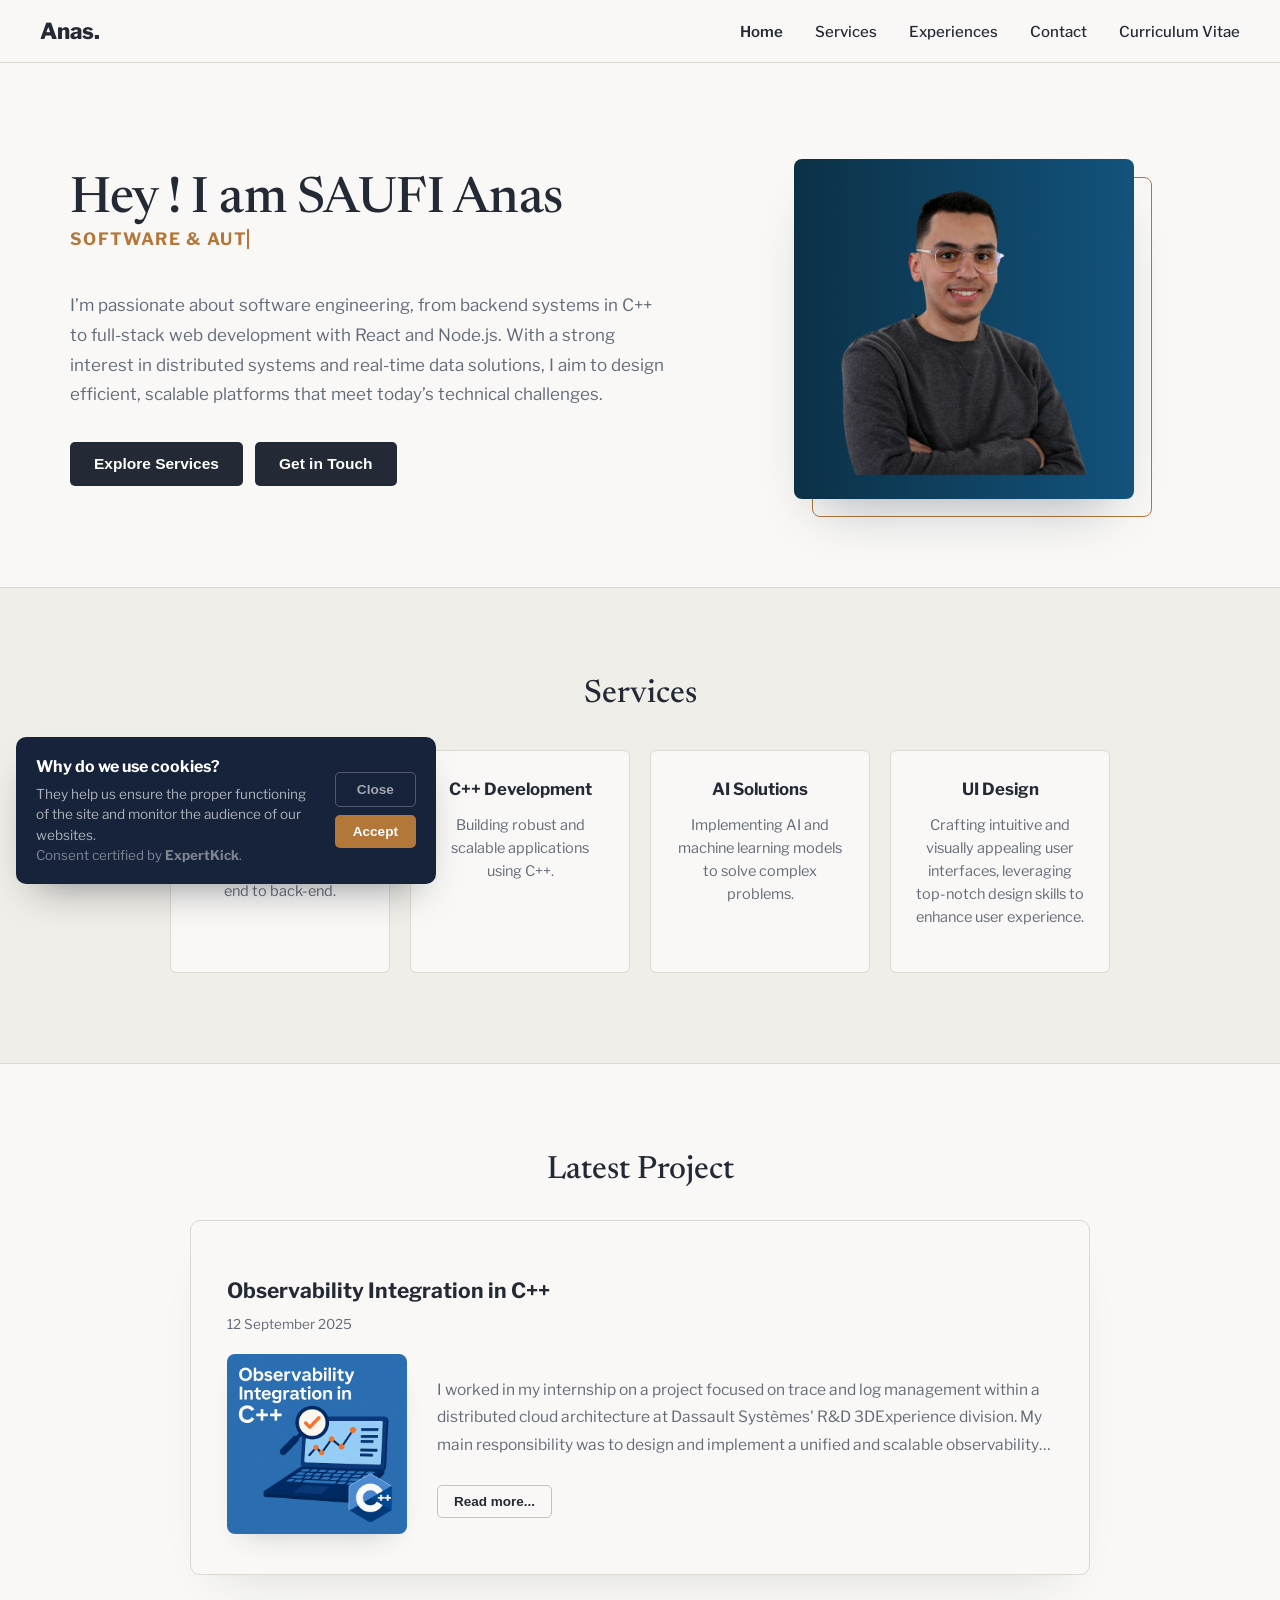
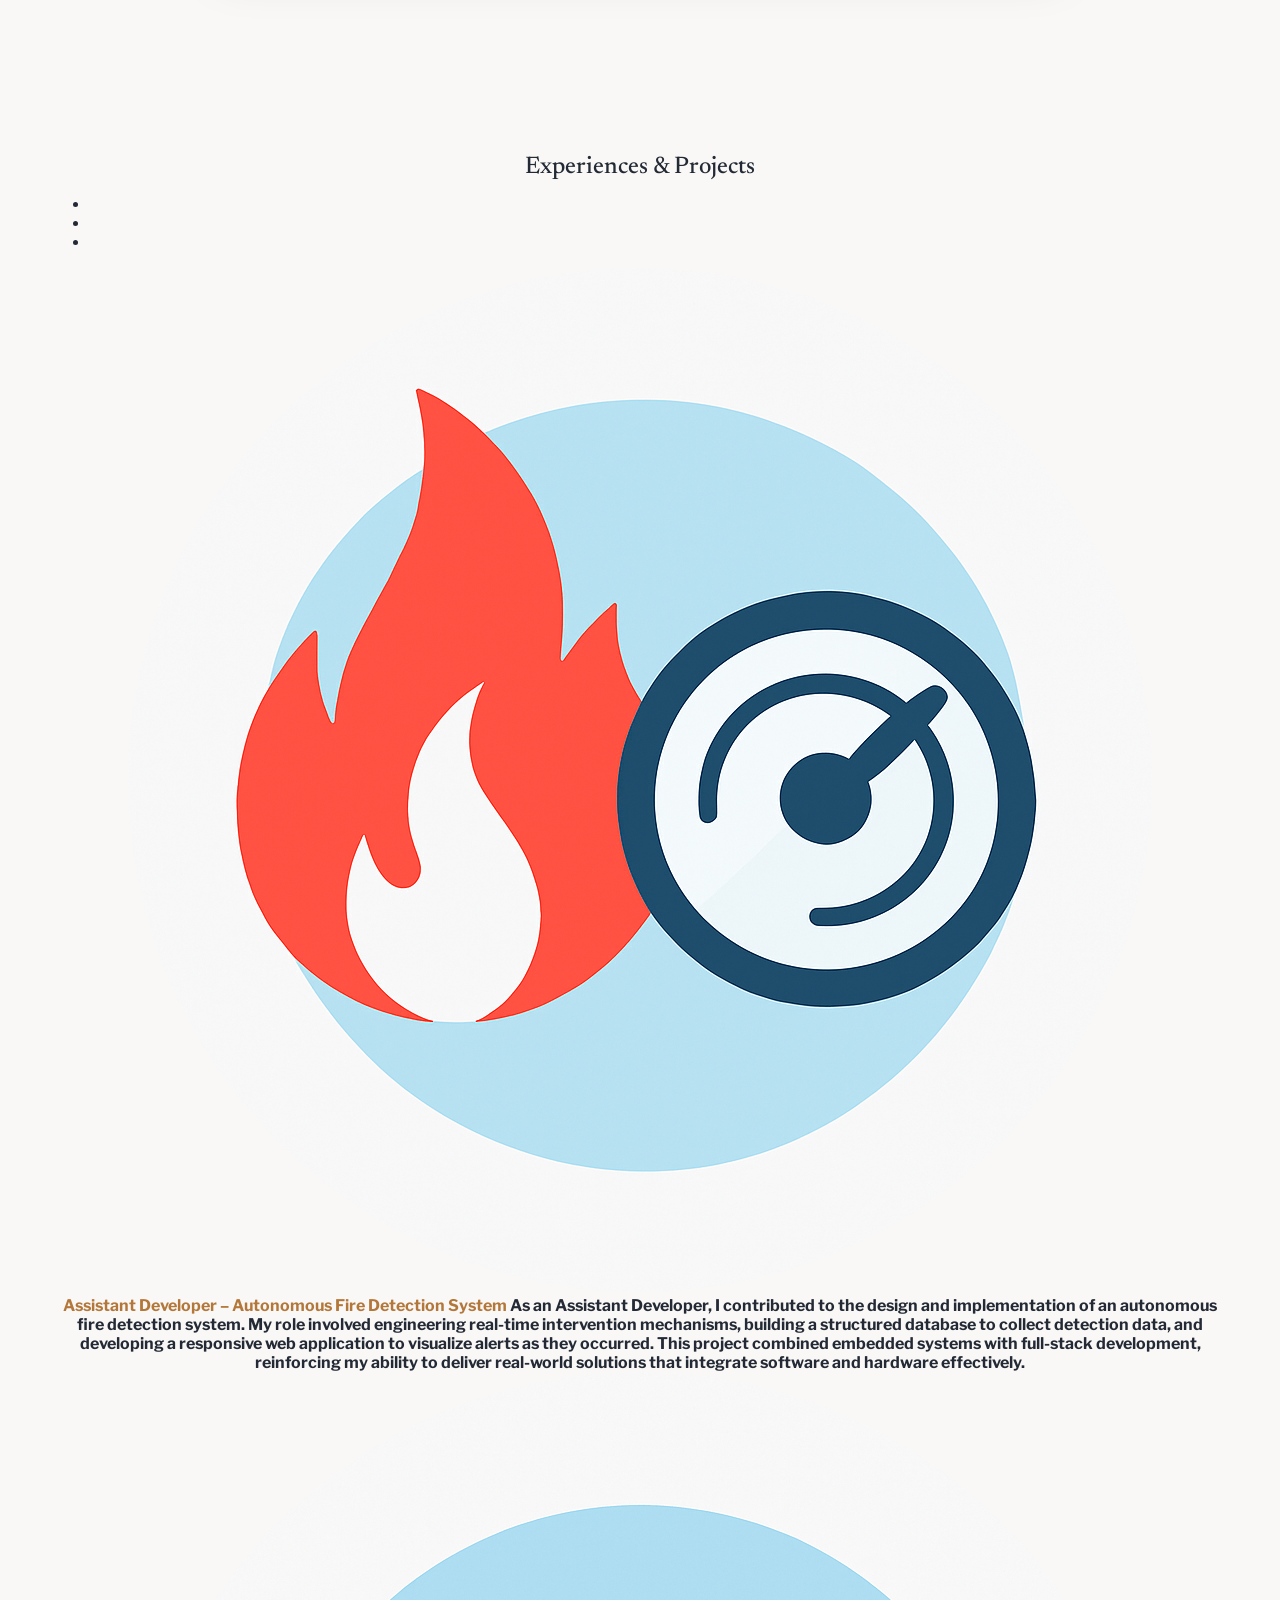
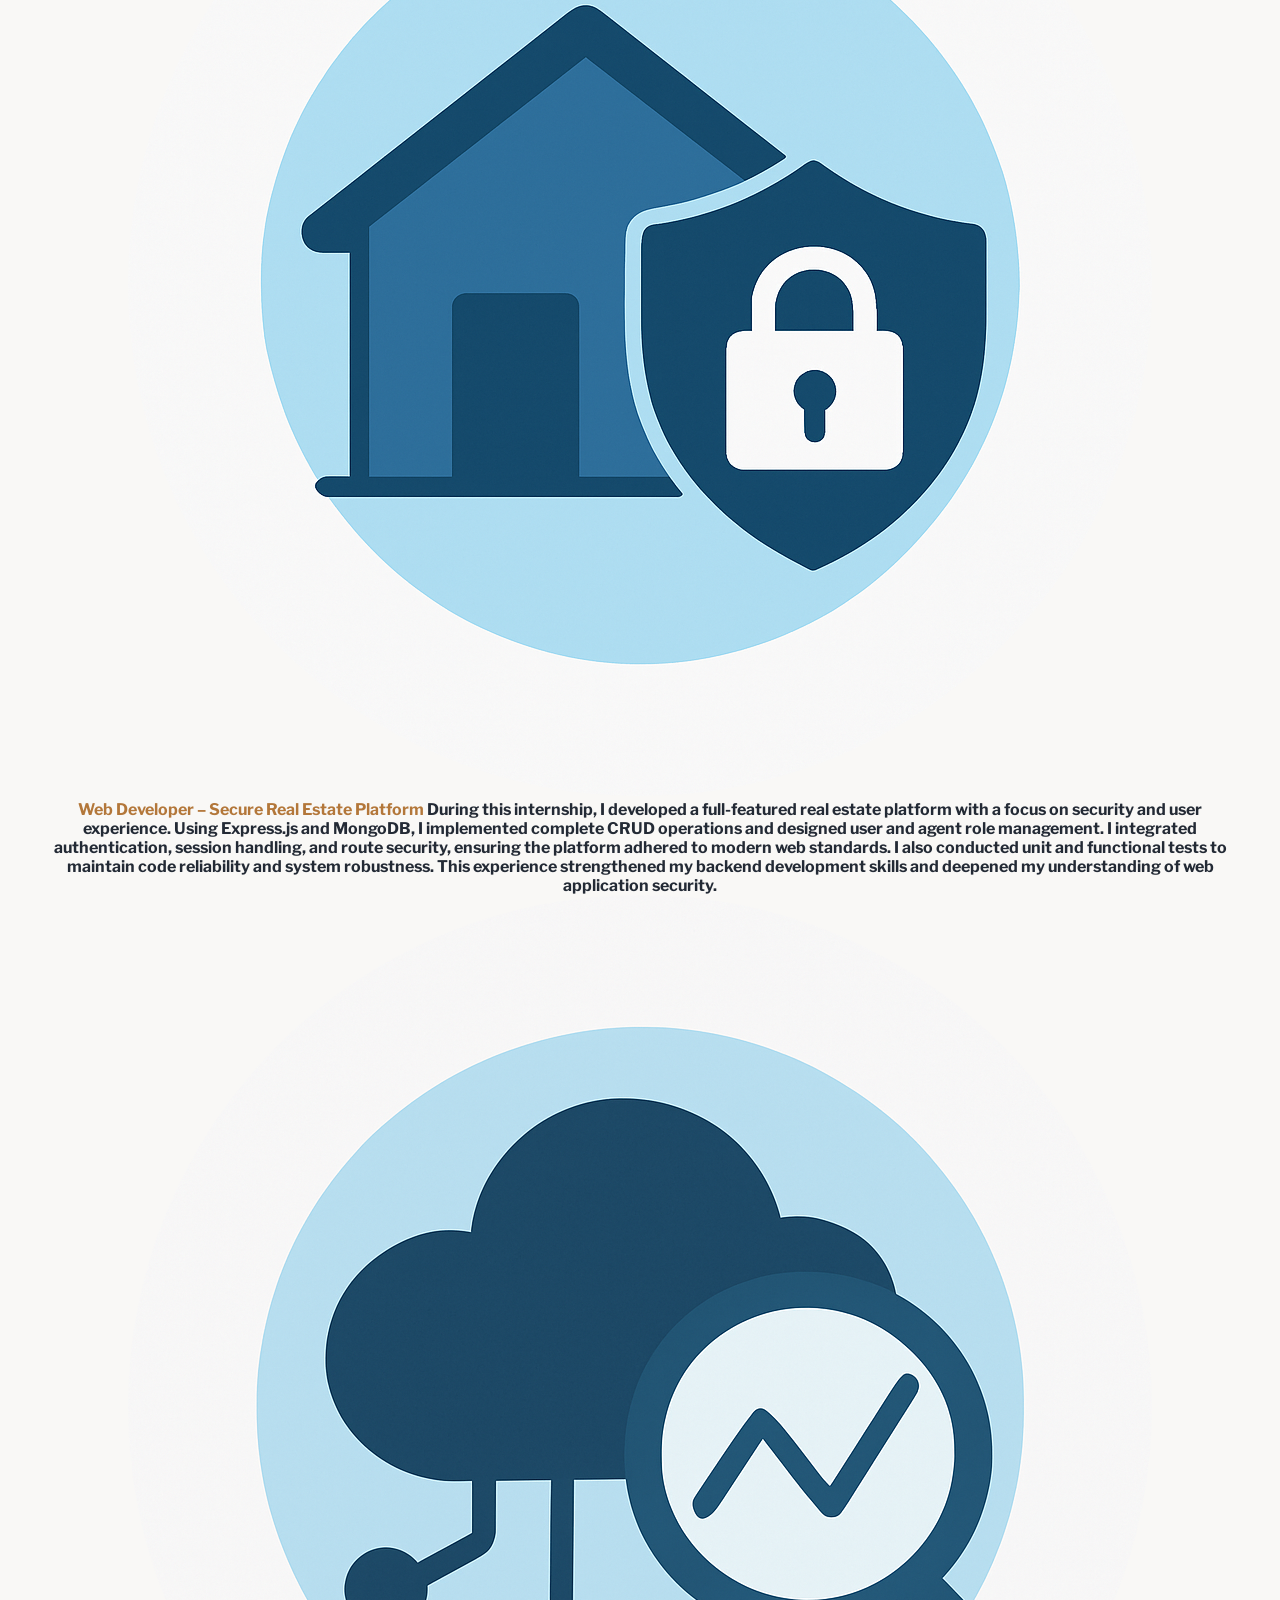
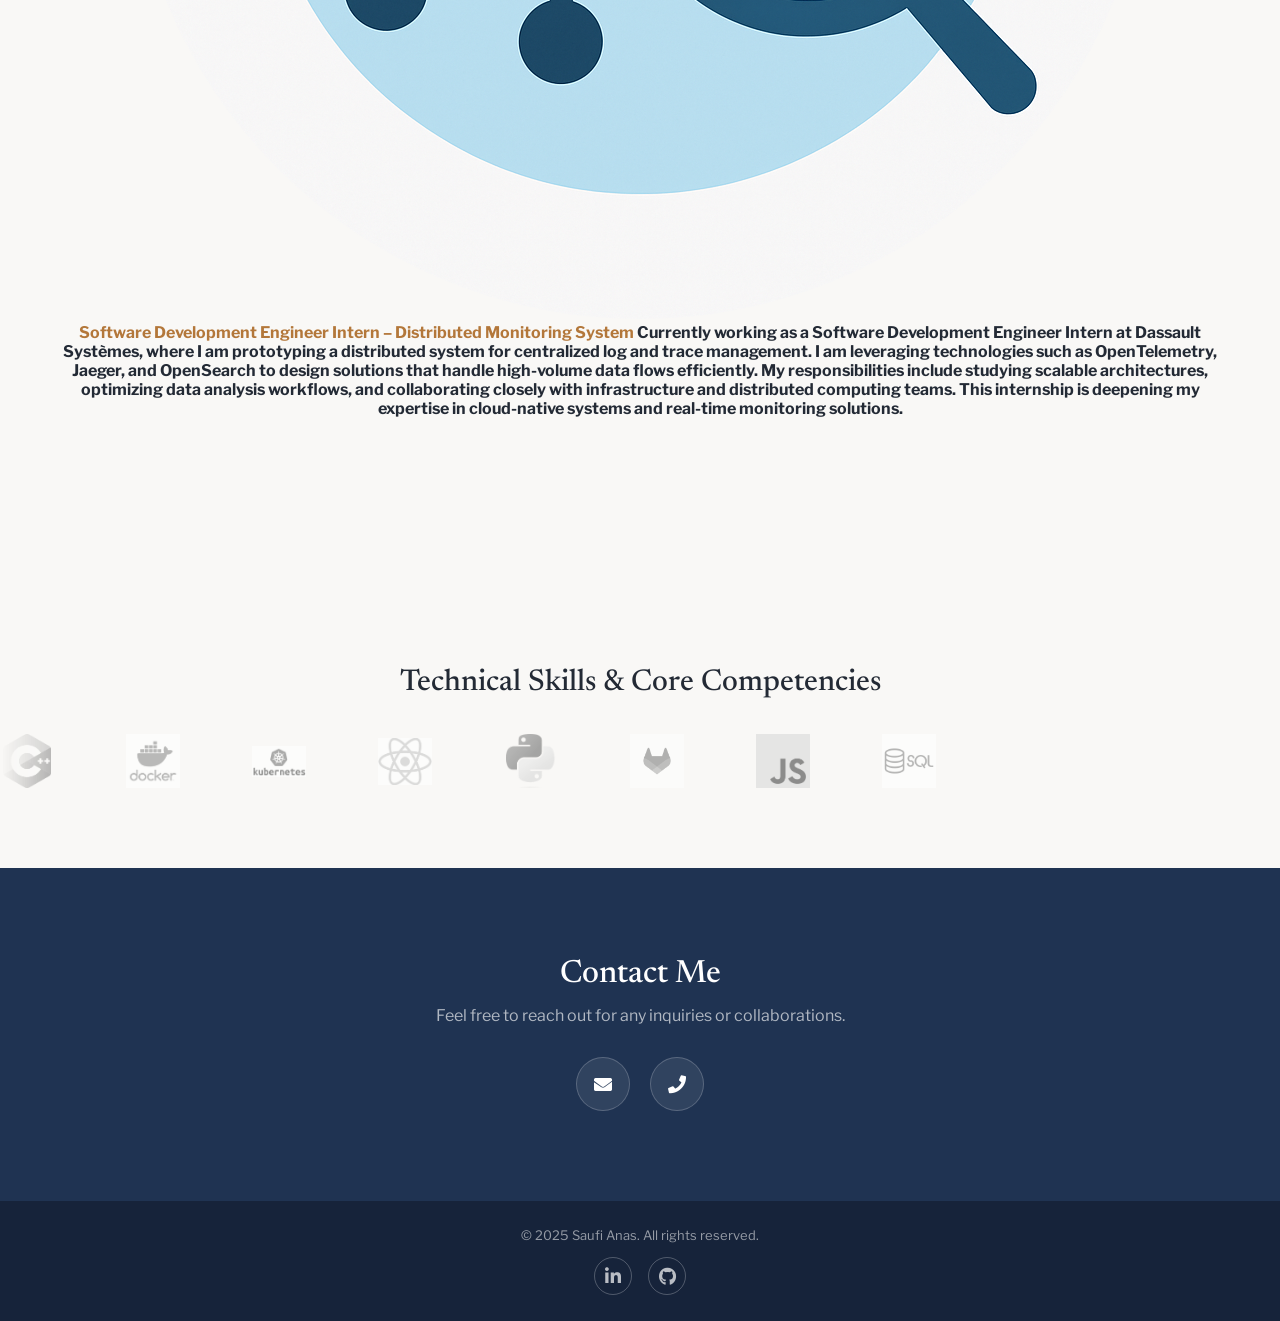
==== commit e1e8ee55: "translating french words to english" ====
--- a/index.legacy-backup.html
+++ b/index.legacy-backup.html
@@ -105,7 +105,7 @@
 I also built a unified workflow that streamlined the collection, processing, storage, and visualization of data, providing an efficient end-to-end observability pipeline. To ensure the platform could scale effectively, I conducted extensive performance and consistency testing to validate the scalability and data integrity.
 
 The technologies I worked with included C++, gRPC, Docker, OpenTelemetry, Jaeger, OpenSearch, and Kibana, which were all integral to the success of the platform’s development and deployment.</p>
-  <button id="toggleBtn">Lire la suite...</button>
+    <button id="toggleBtn">Read more...</button>
            
 <div class="project-links">
         
